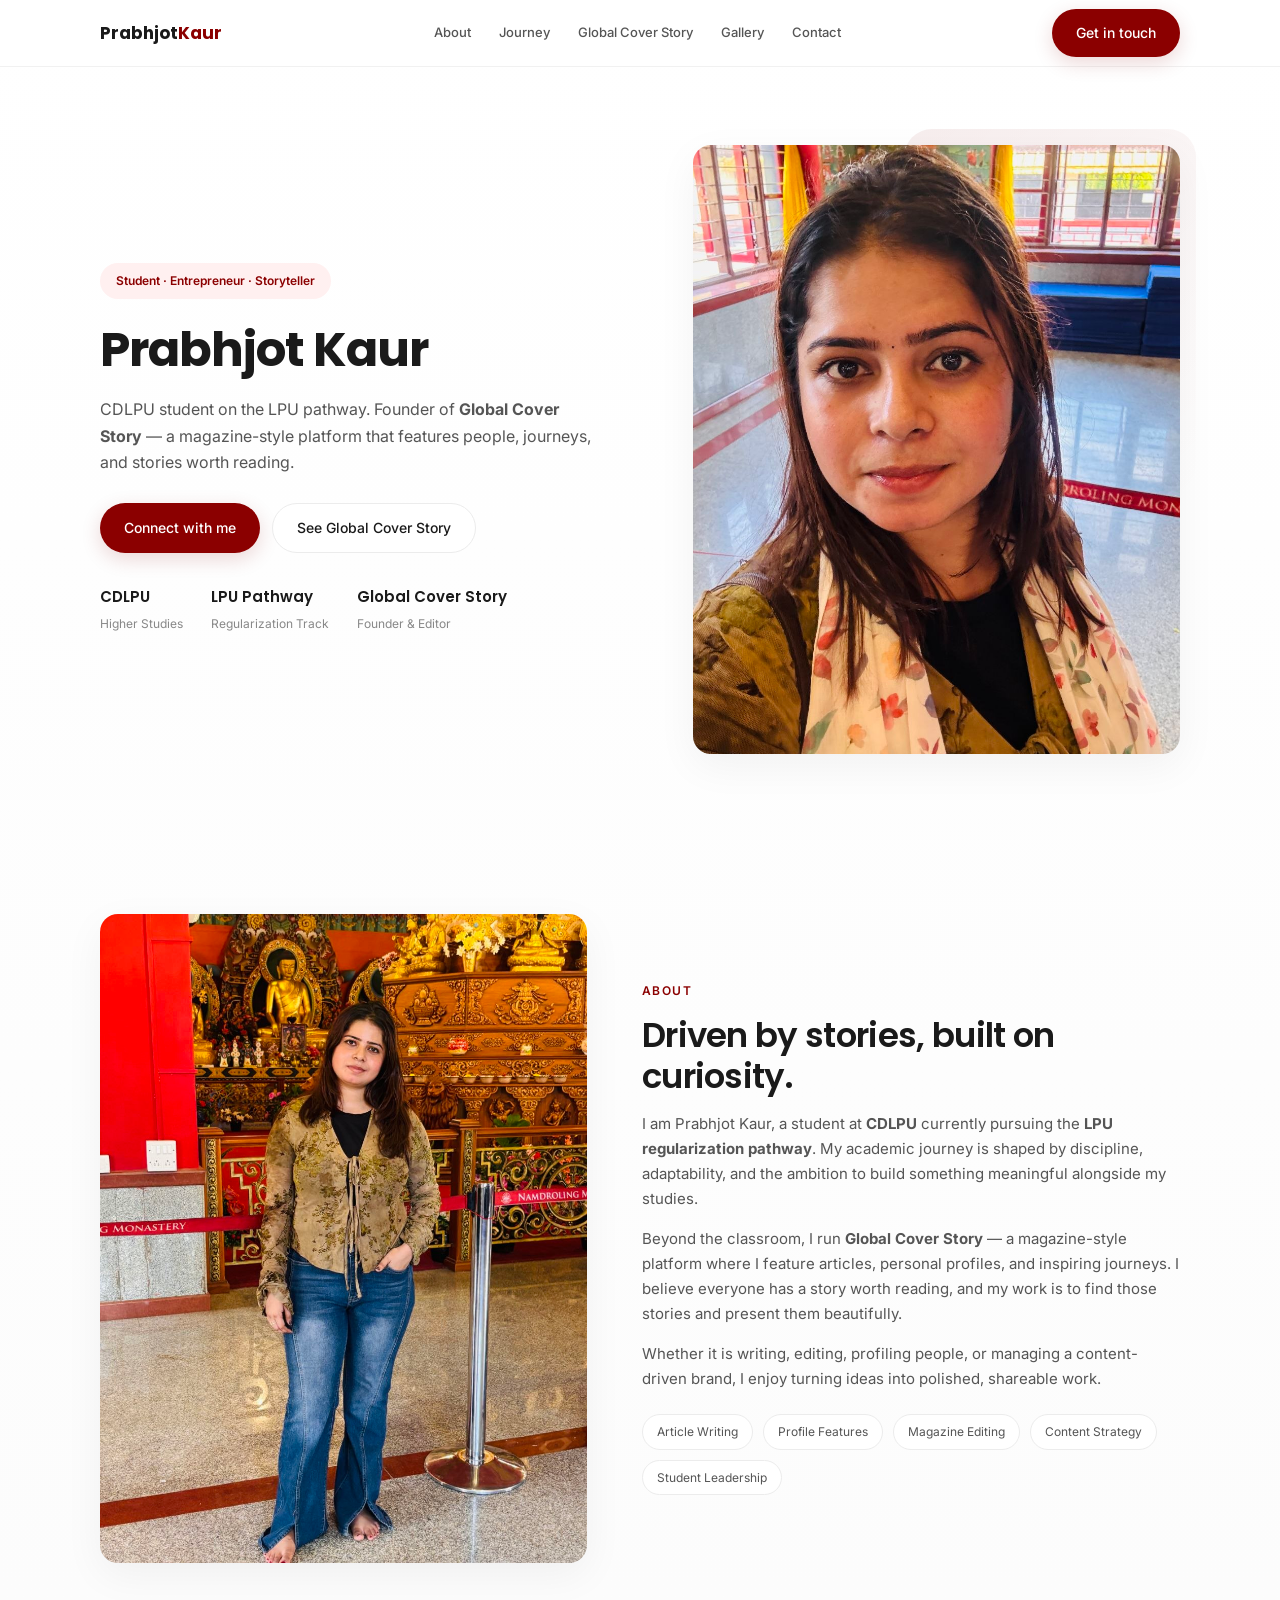
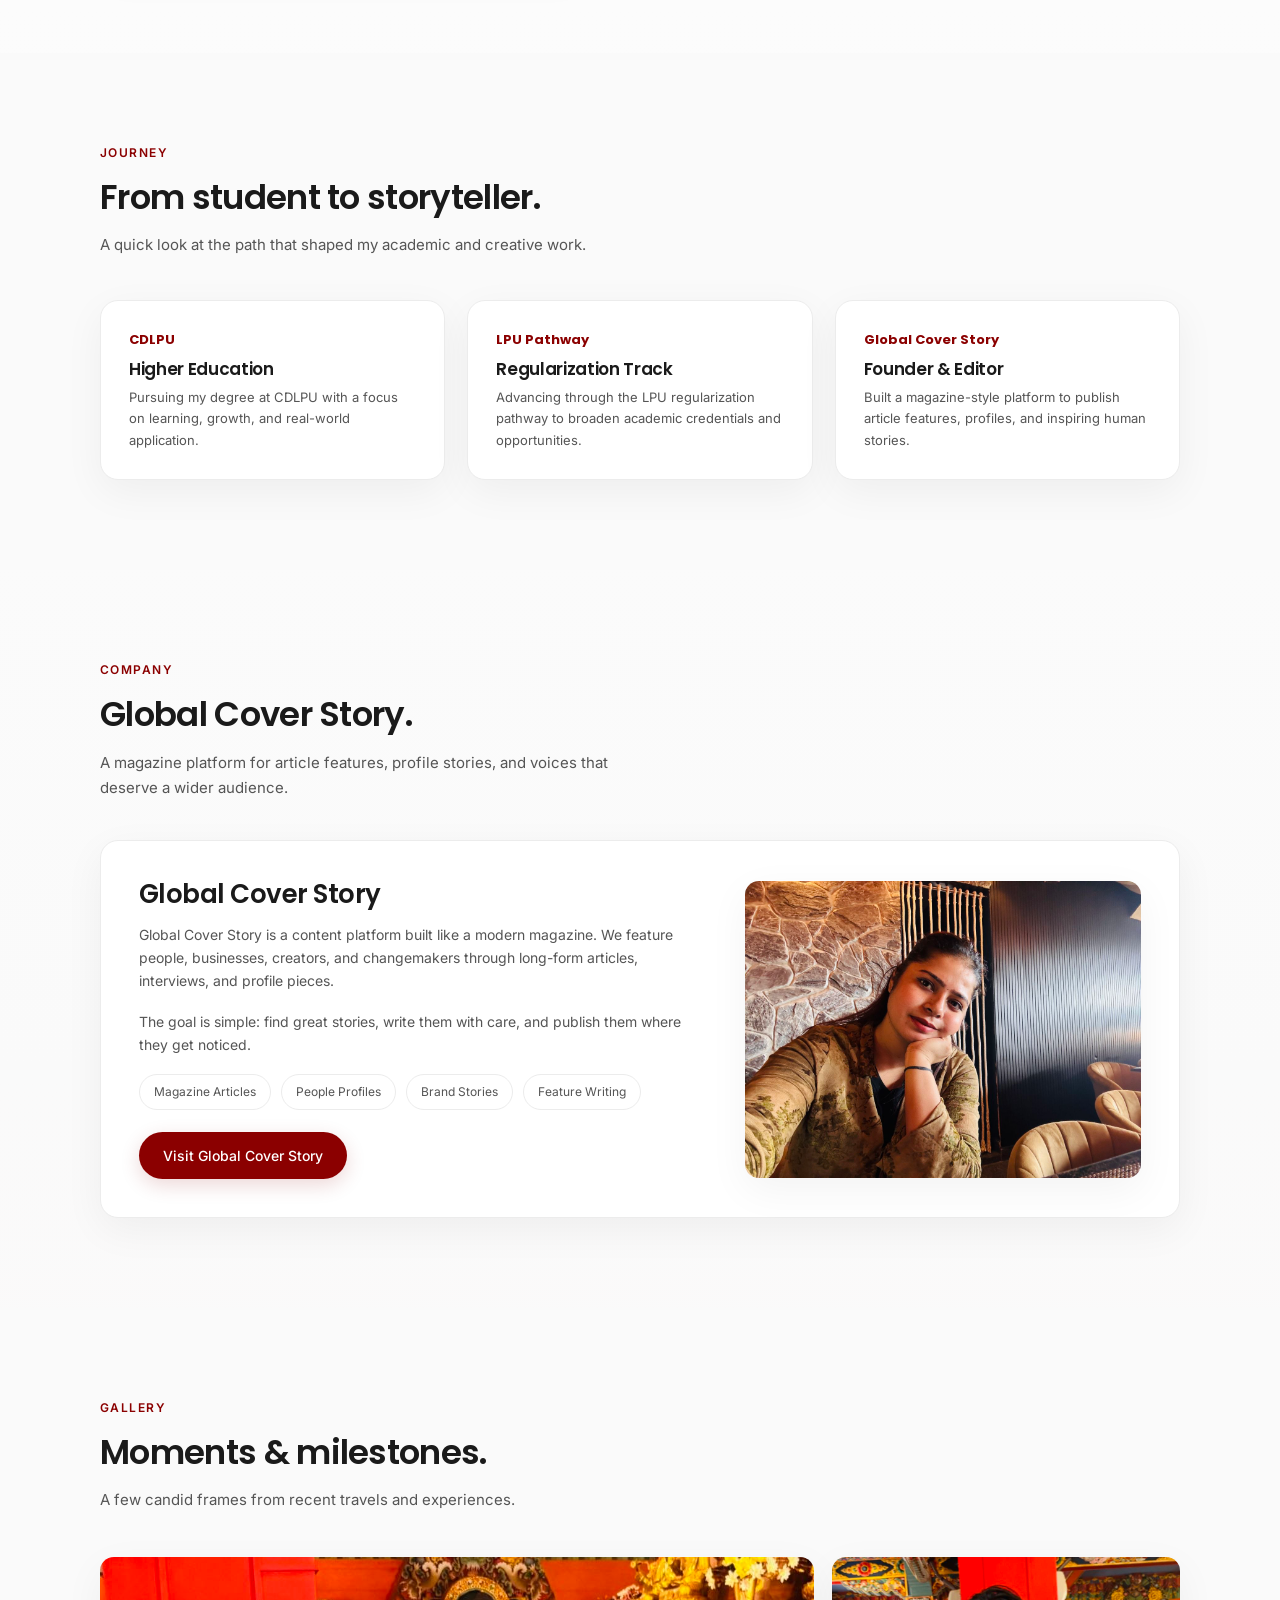
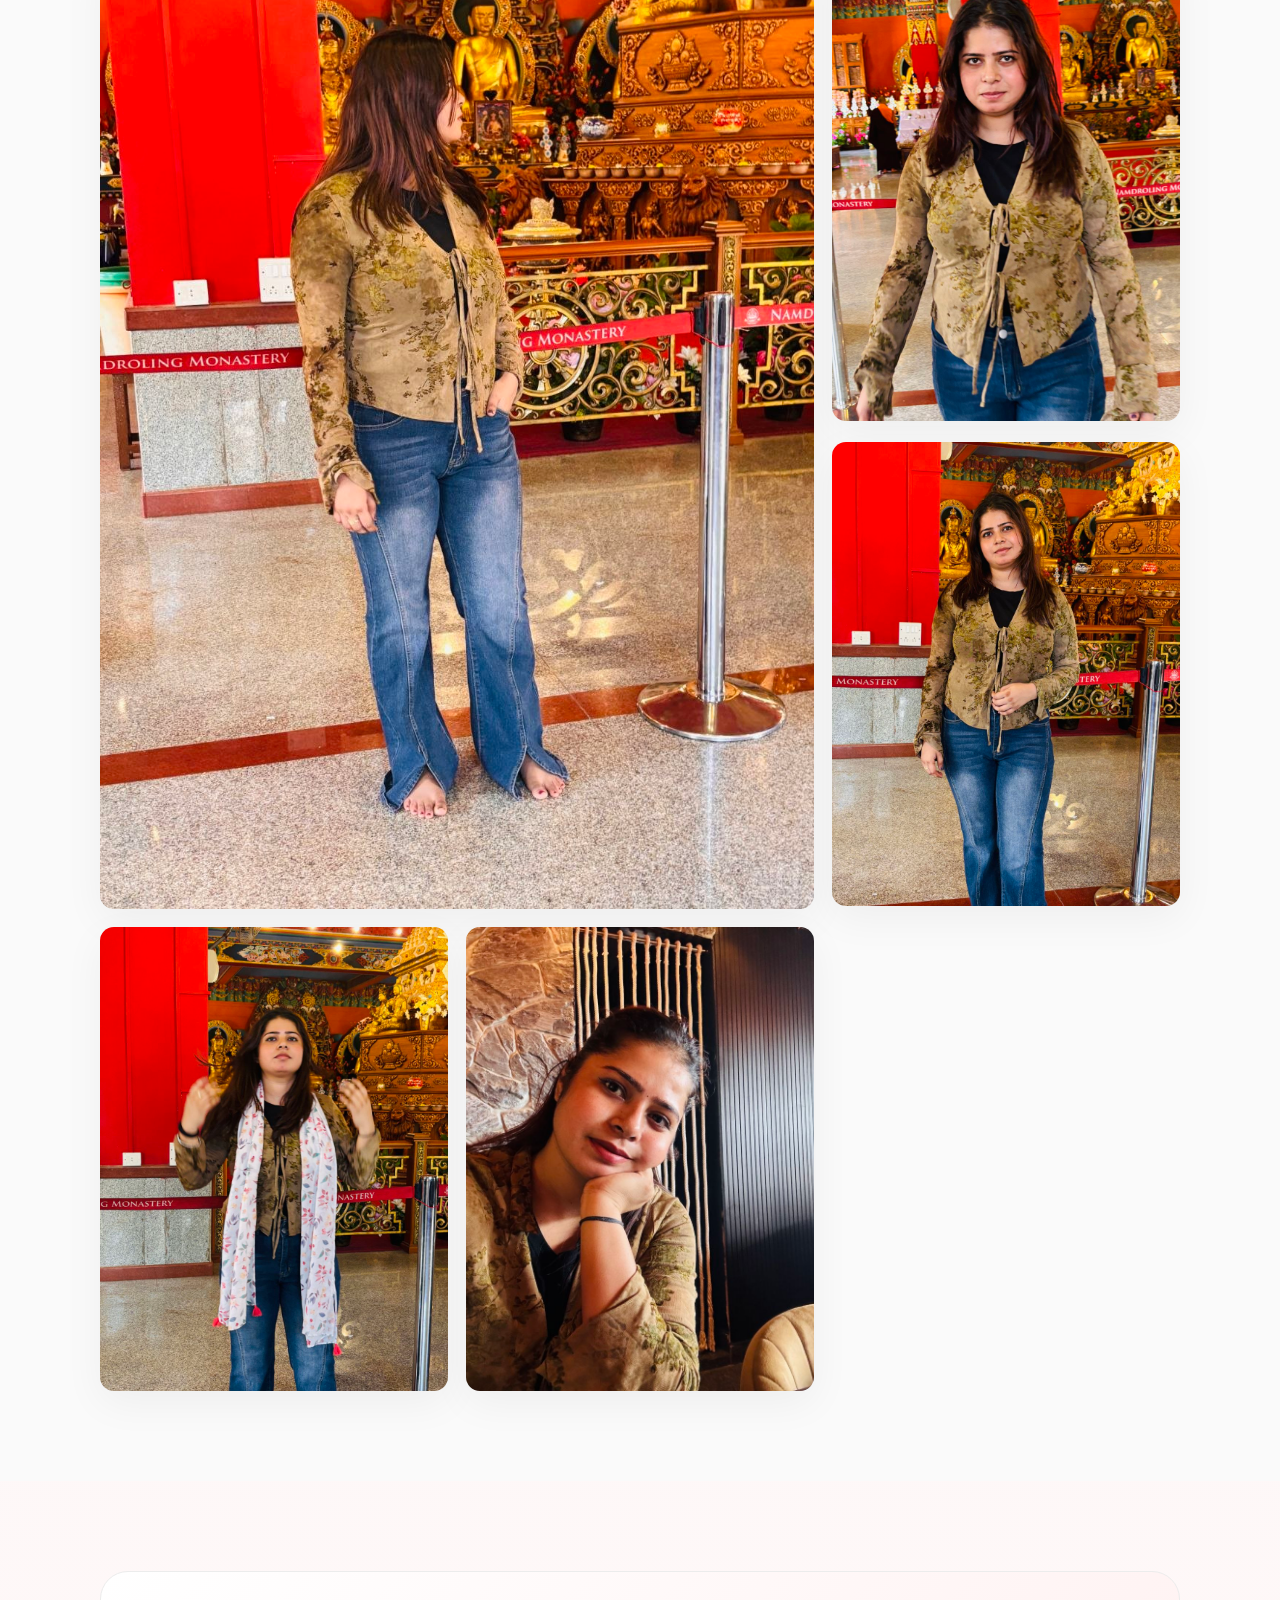
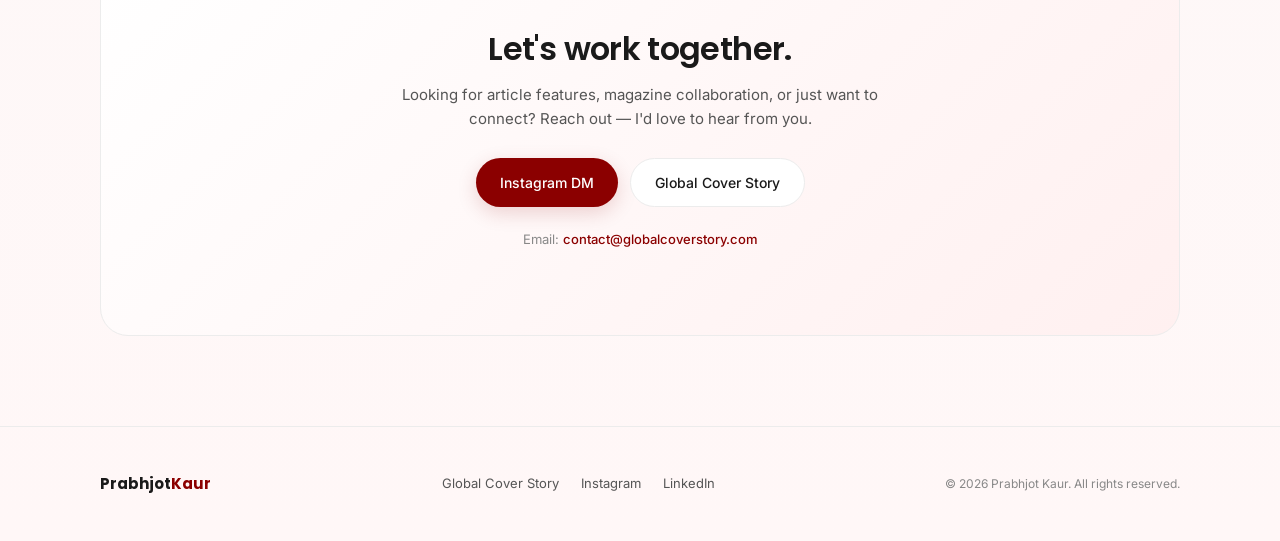
==== index.html @ bb9bd29b "Prabhjot Kaur portfolio site" ====
<!DOCTYPE html>
<html lang="en">
<head>
<meta charset="utf-8">
<meta name="viewport" content="width=device-width, initial-scale=1">
<title>Prabhjot Kaur — Student | Founder, Global Cover Story</title>
<meta name="description" content="Prabhjot Kaur — CDLPU student, LPU pathway, and Founder of Global Cover Story, a magazine platform for article features and profile stories.">
<meta property="og:title" content="Prabhjot Kaur — Student | Founder, Global Cover Story">
<meta property="og:description" content="CDLPU · LPU · Founder of Global Cover Story magazine features">
<link rel="preconnect" href="https://fonts.googleapis.com">
<link rel="preconnect" href="https://fonts.gstatic.com" crossorigin>
<link href="https://fonts.googleapis.com/css2?family=Inter:wght@400;500;600&family=Poppins:wght@500;600;700&display=swap" rel="stylesheet">
<style>
:root{
  --bg:#ffffff;
  --bg-soft:#fafafa;
  --bg-warm:#fff7f7;
  --text:#1a1a1a;
  --text-2:#555555;
  --text-3:#888888;
  --accent:#8b0000;
  --accent-soft:#fff0f0;
  --border:#ececec;
  --radius:18px;
  --shadow:0 12px 40px rgba(0,0,0,0.05);
  --shadow-hover:0 20px 60px rgba(0,0,0,0.08);
}
*{box-sizing:border-box;margin:0;padding:0}
html{scroll-behavior:smooth}
body{font-family:Inter,system-ui,sans-serif;background:linear-gradient(180deg,#ffffff 0%,#fafafa 50%,#fff7f7 100%);color:var(--text);line-height:1.65;overflow-x:hidden}
h1,h2,h3,h4{font-family:Poppins,Inter,sans-serif;font-weight:600;letter-spacing:-0.02em;line-height:1.2}
a{text-decoration:none;color:inherit}
img{max-width:100%;display:block}
.container{width:min(1080px,92%);margin:0 auto}
section{padding:90px 0}
.section-label{font-size:12px;font-weight:600;text-transform:uppercase;letter-spacing:0.12em;color:var(--accent);margin-bottom:14px}
.section-title{font-size:34px;max-width:520px;margin-bottom:16px}
.section-sub{color:var(--text-2);font-size:15px;max-width:560px}
.btn{display:inline-flex;align-items:center;gap:8px;padding:12px 24px;border-radius:999px;font-weight:500;font-size:14px;transition:all .2s ease;border:none;cursor:pointer}
.btn-primary{background:var(--accent);color:#fff;box-shadow:0 6px 20px rgba(139,0,0,0.16)}
.btn-primary:hover{transform:translateY(-2px);box-shadow:0 10px 28px rgba(139,0,0,0.22)}
.btn-outline{background:#fff;color:var(--text);border:1px solid var(--border)}
.btn-outline:hover{border-color:var(--accent);color:var(--accent)}
.pill{display:inline-block;padding:7px 14px;border-radius:999px;background:#fff;border:1px solid var(--border);font-size:12px;color:var(--text-2)}
/* nav */
nav{position:fixed;inset:0 0 auto 0;z-index:50;background:rgba(255,255,255,0.85);backdrop-filter:blur(12px);border-bottom:1px solid rgba(236,236,236,0.7)}
.nav-inner{display:flex;align-items:center;justify-content:space-between;height:66px}
.logo{font-family:Poppins,sans-serif;font-weight:700;font-size:17px;color:var(--text)}
.logo span{color:var(--accent)}
.nav-links{display:flex;gap:28px;align-items:center}
.nav-links a{font-size:13px;font-weight:500;color:var(--text-2);transition:color .2s}
.nav-links a:hover{color:var(--accent)}
/* hero */
.hero{padding-top:145px;padding-bottom:70px}
.hero-grid{display:grid;grid-template-columns:1.05fr 0.95fr;gap:55px;align-items:center}
.hero-badge{display:inline-flex;align-items:center;gap:8px;padding:8px 16px;border-radius:999px;background:var(--accent-soft);color:var(--accent);font-size:12px;font-weight:600;margin-bottom:22px}
.hero h1{font-size:48px;font-weight:700;margin-bottom:18px}
.hero h1 .accent{color:var(--accent)}
.hero p{font-size:16px;color:var(--text-2);max-width:500px;margin-bottom:28px}
.hero-actions{display:flex;gap:12px;flex-wrap:wrap;margin-bottom:32px}
.hero-meta{display:flex;gap:28px;flex-wrap:wrap}
.hero-meta div strong{display:block;font-family:Poppins;font-size:15px;font-weight:600;color:var(--text)}
.hero-meta div span{font-size:12px;color:var(--text-3)}
.hero-img{position:relative}
.hero-img img{width:100%;border-radius:var(--radius);box-shadow:var(--shadow);object-fit:cover;aspect-ratio:4/5}
.hero-img::before{content:"";position:absolute;inset:-16px -16px auto auto;width:60%;height:60%;background:linear-gradient(135deg,rgba(139,0,0,0.07),transparent);border-radius:28px;z-index:-1}
/* about */
.about-grid{display:grid;grid-template-columns:0.95fr 1.05fr;gap:55px;align-items:center}
.about-img img{border-radius:var(--radius);box-shadow:var(--shadow);aspect-ratio:3/4;object-fit:cover}
.about-text p{color:var(--text-2);margin-bottom:16px;font-size:15px}
/* journey */
.journey{background:var(--bg-soft)}
.timeline{display:grid;grid-template-columns:repeat(3,1fr);gap:22px;margin-top:42px}
.timeline-card{background:#fff;border:1px solid var(--border);border-radius:var(--radius);padding:28px;box-shadow:var(--shadow);transition:all .2s ease}
.timeline-card:hover{transform:translateY(-4px);box-shadow:var(--shadow-hover)}
.timeline-card .year{font-family:Poppins;font-size:13px;font-weight:700;color:var(--accent);margin-bottom:8px}
.timeline-card h4{font-size:17px;margin-bottom:8px}
.timeline-card p{font-size:13px;color:var(--text-2)}
/* company */
.company-card{background:#fff;border:1px solid var(--border);border-radius:var(--radius);padding:38px;box-shadow:var(--shadow);display:grid;grid-template-columns:1fr 0.7fr;gap:40px;align-items:center;margin-top:40px}
.company-card h3{font-size:26px;margin-bottom:12px}
.company-card p{font-size:14px;color:var(--text-2);margin-bottom:18px}
.company-card img{border-radius:14px;box-shadow:var(--shadow);aspect-ratio:4/3;object-fit:cover}
/* gallery */
.gallery-grid{display:grid;grid-template-columns:repeat(3,1fr);gap:18px;margin-top:44px}
.gallery-grid img{width:100%;border-radius:14px;box-shadow:var(--shadow);aspect-ratio:3/4;object-fit:cover;transition:all .2s ease}
.gallery-grid img:hover{transform:scale(1.02);box-shadow:var(--shadow-hover)}
.gallery-grid img:first-child{grid-column:span 2;grid-row:span 2;aspect-ratio:auto}
/* cta */
.cta-inner{background:linear-gradient(135deg,#fff 0%,var(--accent-soft) 100%);border:1px solid var(--border);border-radius:28px;padding:58px;text-align:center}
.cta-inner h2{font-size:32px;margin-bottom:14px}
.cta-inner p{color:var(--text-2);margin-bottom:26px;max-width:520px;margin-left:auto;margin-right:auto;font-size:15px}
/* footer */
footer{padding:45px 0;border-top:1px solid var(--border)}
.footer-inner{display:flex;justify-content:space-between;align-items:center;gap:20px;flex-wrap:wrap}
.footer-links{display:flex;gap:22px}
.footer-links a{font-size:13px;color:var(--text-2);transition:color .2s}
.footer-links a:hover{color:var(--accent)}
/* mobile */
@media(max-width:900px){
  .hero-grid,.about-grid,.company-card{grid-template-columns:1fr}
  .timeline{grid-template-columns:1fr}
  .gallery-grid{grid-template-columns:1fr 1fr}
  .gallery-grid img:first-child{grid-column:span 2;grid-row:span 1;aspect-ratio:1/1}
  .hero h1{font-size:38px}
  .nav-links{display:none}
}
@media(max-width:560px){
  .gallery-grid{grid-template-columns:1fr}
  .gallery-grid img:first-child{grid-column:span 1}
  .hero h1{font-size:32px}
  section{padding:64px 0}
  .cta-inner{padding:38px 24px}
}
</style>
</head>
<body>

<nav>
  <div class="container nav-inner">
    <a class="logo" href="#">Prabhjot<span>Kaur</span></a>
    <div class="nav-links">
      <a href="#about">About</a>
      <a href="#journey">Journey</a>
      <a href="#company">Global Cover Story</a>
      <a href="#gallery">Gallery</a>
      <a href="#contact">Contact</a>
    </div>
    <a class="btn btn-primary" href="#contact">Get in touch</a>
  </div>
</nav>

<section class="hero">
  <div class="container hero-grid">
    <div>
      <div class="hero-badge">Student · Entrepreneur · Storyteller</div>
      <h1>Prabhjot Kaur</h1>
      <p>CDLPU student on the LPU pathway. Founder of <strong>Global Cover Story</strong> — a magazine-style platform that features people, journeys, and stories worth reading.</p>
      <div class="hero-actions">
        <a class="btn btn-primary" href="#contact">Connect with me</a>
        <a class="btn btn-outline" href="#company">See Global Cover Story</a>
      </div>
      <div class="hero-meta">
        <div><strong>CDLPU</strong><span>Higher Studies</span></div>
        <div><strong>LPU Pathway</strong><span>Regularization Track</span></div>
        <div><strong>Global Cover Story</strong><span>Founder & Editor</span></div>
      </div>
    </div>
    <div class="hero-img">
      <img src="assets/photo-1.jpg" alt="Prabhjot Kaur">
    </div>
  </div>
</section>

<section id="about">
  <div class="container about-grid">
    <div class="about-img">
      <img src="assets/photo-3.jpg" alt="Prabhjot Kaur at Namdroling Monastery">
    </div>
    <div class="about-text">
      <div class="section-label">About</div>
      <h2 class="section-title">Driven by stories, built on curiosity.</h2>
      <p>I am Prabhjot Kaur, a student at <strong>CDLPU</strong> currently pursuing the <strong>LPU regularization pathway</strong>. My academic journey is shaped by discipline, adaptability, and the ambition to build something meaningful alongside my studies.</p>
      <p>Beyond the classroom, I run <strong>Global Cover Story</strong> — a magazine-style platform where I feature articles, personal profiles, and inspiring journeys. I believe everyone has a story worth reading, and my work is to find those stories and present them beautifully.</p>
      <p>Whether it is writing, editing, profiling people, or managing a content-driven brand, I enjoy turning ideas into polished, shareable work.</p>
      <div style="display:flex;flex-wrap:wrap;gap:10px;margin-top:22px">
        <span class="pill">Article Writing</span>
        <span class="pill">Profile Features</span>
        <span class="pill">Magazine Editing</span>
        <span class="pill">Content Strategy</span>
        <span class="pill">Student Leadership</span>
      </div>
    </div>
  </div>
</section>

<section id="journey" class="journey">
  <div class="container">
    <div class="section-label">Journey</div>
    <h2 class="section-title">From student to storyteller.</h2>
    <p class="section-sub">A quick look at the path that shaped my academic and creative work.</p>
    <div class="timeline">
      <div class="timeline-card">
        <div class="year">CDLPU</div>
        <h4>Higher Education</h4>
        <p>Pursuing my degree at CDLPU with a focus on learning, growth, and real-world application.</p>
      </div>
      <div class="timeline-card">
        <div class="year">LPU Pathway</div>
        <h4>Regularization Track</h4>
        <p>Advancing through the LPU regularization pathway to broaden academic credentials and opportunities.</p>
      </div>
      <div class="timeline-card">
        <div class="year">Global Cover Story</div>
        <h4>Founder & Editor</h4>
        <p>Built a magazine-style platform to publish article features, profiles, and inspiring human stories.</p>
      </div>
    </div>
  </div>
</section>

<section id="company">
  <div class="container">
    <div class="section-label">Company</div>
    <h2 class="section-title">Global Cover Story.</h2>
    <p class="section-sub">A magazine platform for article features, profile stories, and voices that deserve a wider audience.</p>
    <div class="company-card">
      <div>
        <h3>Global Cover Story</h3>
        <p>Global Cover Story is a content platform built like a modern magazine. We feature people, businesses, creators, and changemakers through long-form articles, interviews, and profile pieces.</p>
        <p>The goal is simple: find great stories, write them with care, and publish them where they get noticed.</p>
        <div style="display:flex;flex-wrap:wrap;gap:10px;margin-top:18px">
          <span class="pill">Magazine Articles</span>
          <span class="pill">People Profiles</span>
          <span class="pill">Brand Stories</span>
          <span class="pill">Feature Writing</span>
        </div>
        <div style="margin-top:22px">
          <a class="btn btn-primary" href="https://globalcoverstory.com" target="_blank">Visit Global Cover Story</a>
        </div>
      </div>
      <img src="assets/photo-main.jpg" alt="Prabhjot Kaur">
    </div>
  </div>
</section>

<section id="gallery" class="journey">
  <div class="container">
    <div class="section-label">Gallery</div>
    <h2 class="section-title">Moments & milestones.</h2>
    <p class="section-sub">A few candid frames from recent travels and experiences.</p>
    <div class="gallery-grid">
      <img src="assets/photo-2.jpg" alt="Prabhjot Kaur at monastery">
      <img src="assets/photo-4.jpg" alt="Prabhjot Kaur portrait">
      <img src="assets/photo-5.jpg" alt="Prabhjot Kaur full pose">
      <img src="assets/photo-6.jpg" alt="Prabhjot Kaur with scarf">
      <img src="assets/photo-main.jpg" alt="Prabhjot Kaur">
    </div>
  </div>
</section>

<section id="contact">
  <div class="container">
    <div class="cta-inner">
      <h2>Let's work together.</h2>
      <p>Looking for article features, magazine collaboration, or just want to connect? Reach out — I'd love to hear from you.</p>
      <div style="display:flex;gap:12px;justify-content:center;flex-wrap:wrap">
        <a class="btn btn-primary" href="https://instagram.com/prabhjotkaur" target="_blank">Instagram DM</a>
        <a class="btn btn-outline" href="https://globalcoverstory.com" target="_blank">Global Cover Story</a>
      </div>
      <p style="margin-top:22px;font-size:13px;color:var(--text-3);">Email: <a href="mailto:contact@globalcoverstory.com" style="color:var(--accent);font-weight:500">contact@globalcoverstory.com</a></p>
    </div>
  </div>
</section>

<footer>
  <div class="container footer-inner">
    <div class="logo" style="font-size:15px">Prabhjot<span>Kaur</span></div>
    <div class="footer-links">
      <a href="https://globalcoverstory.com" target="_blank">Global Cover Story</a>
      <a href="https://instagram.com/prabhjotkaur" target="_blank">Instagram</a>
      <a href="https://linkedin.com" target="_blank">LinkedIn</a>
    </div>
    <div style="font-size:12px;color:var(--text-3)">© 2026 Prabhjot Kaur. All rights reserved.</div>
  </div>
</footer>

</body>
</html>
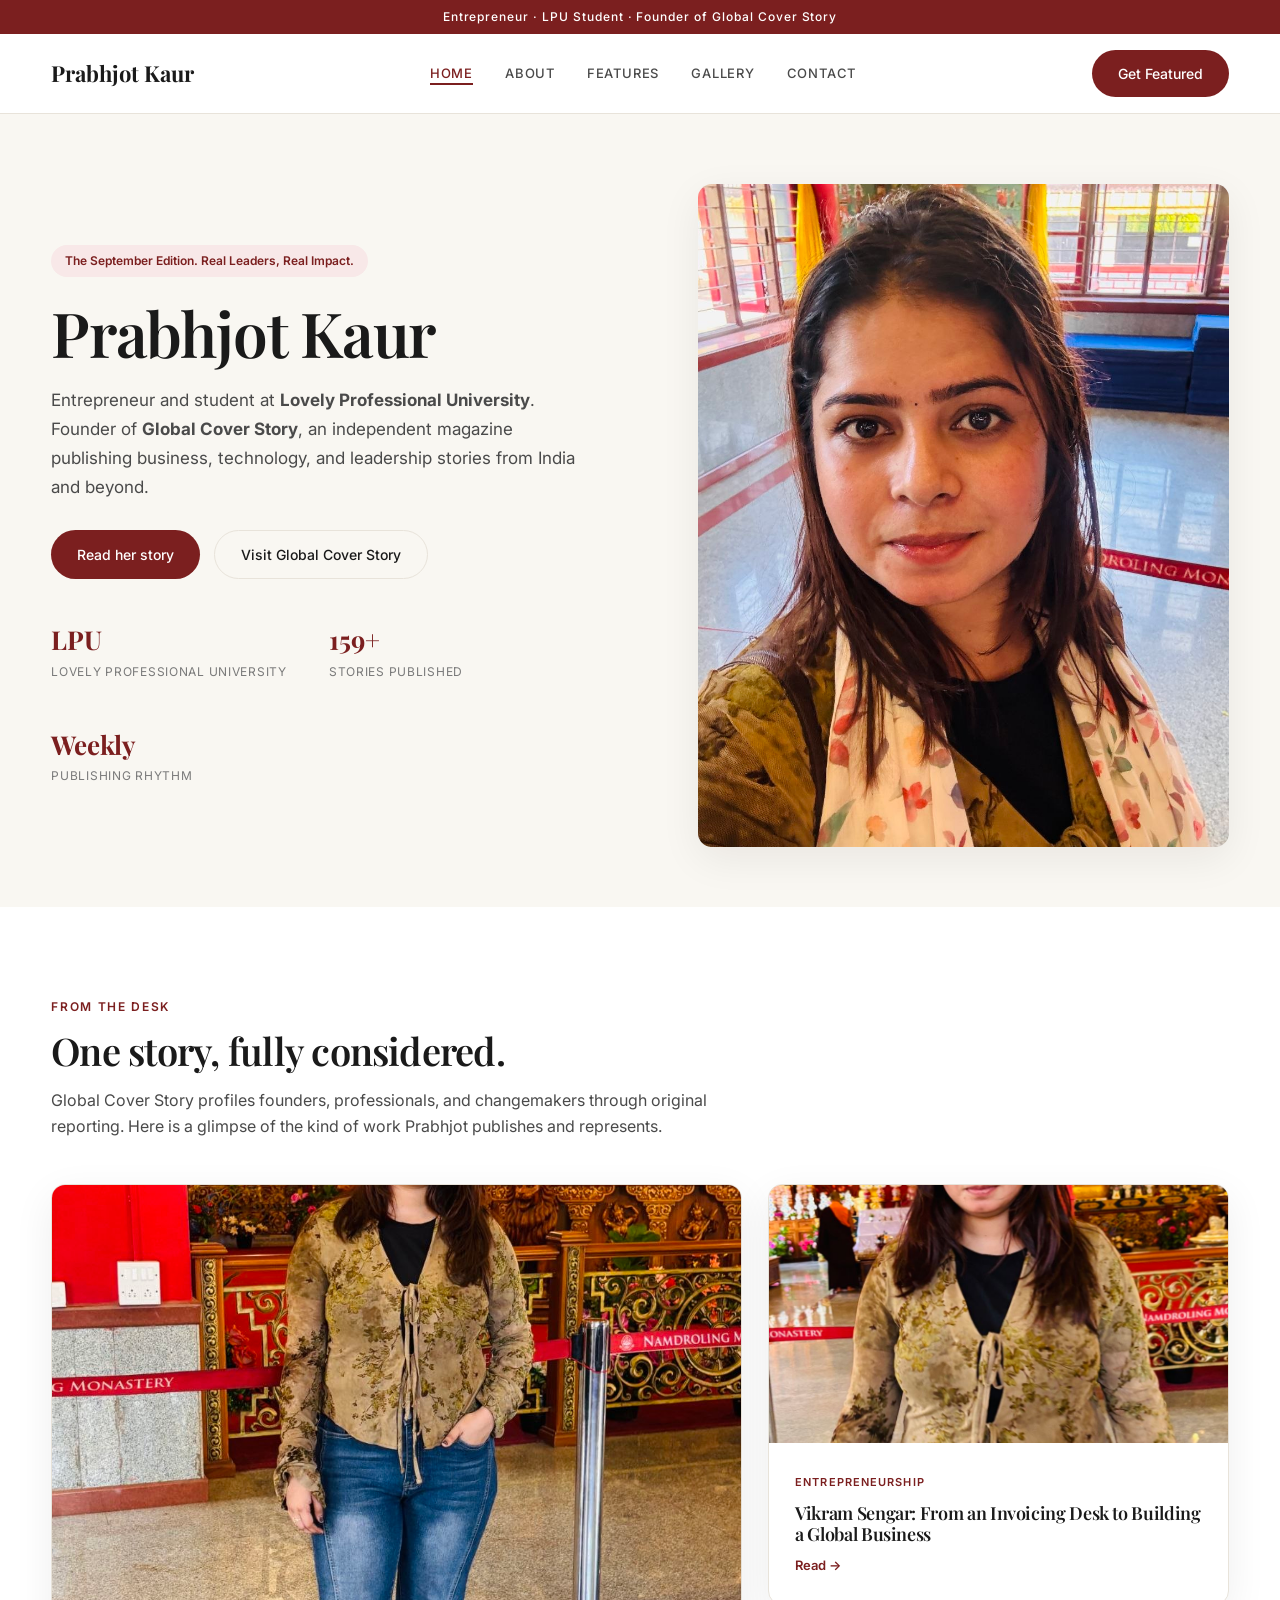
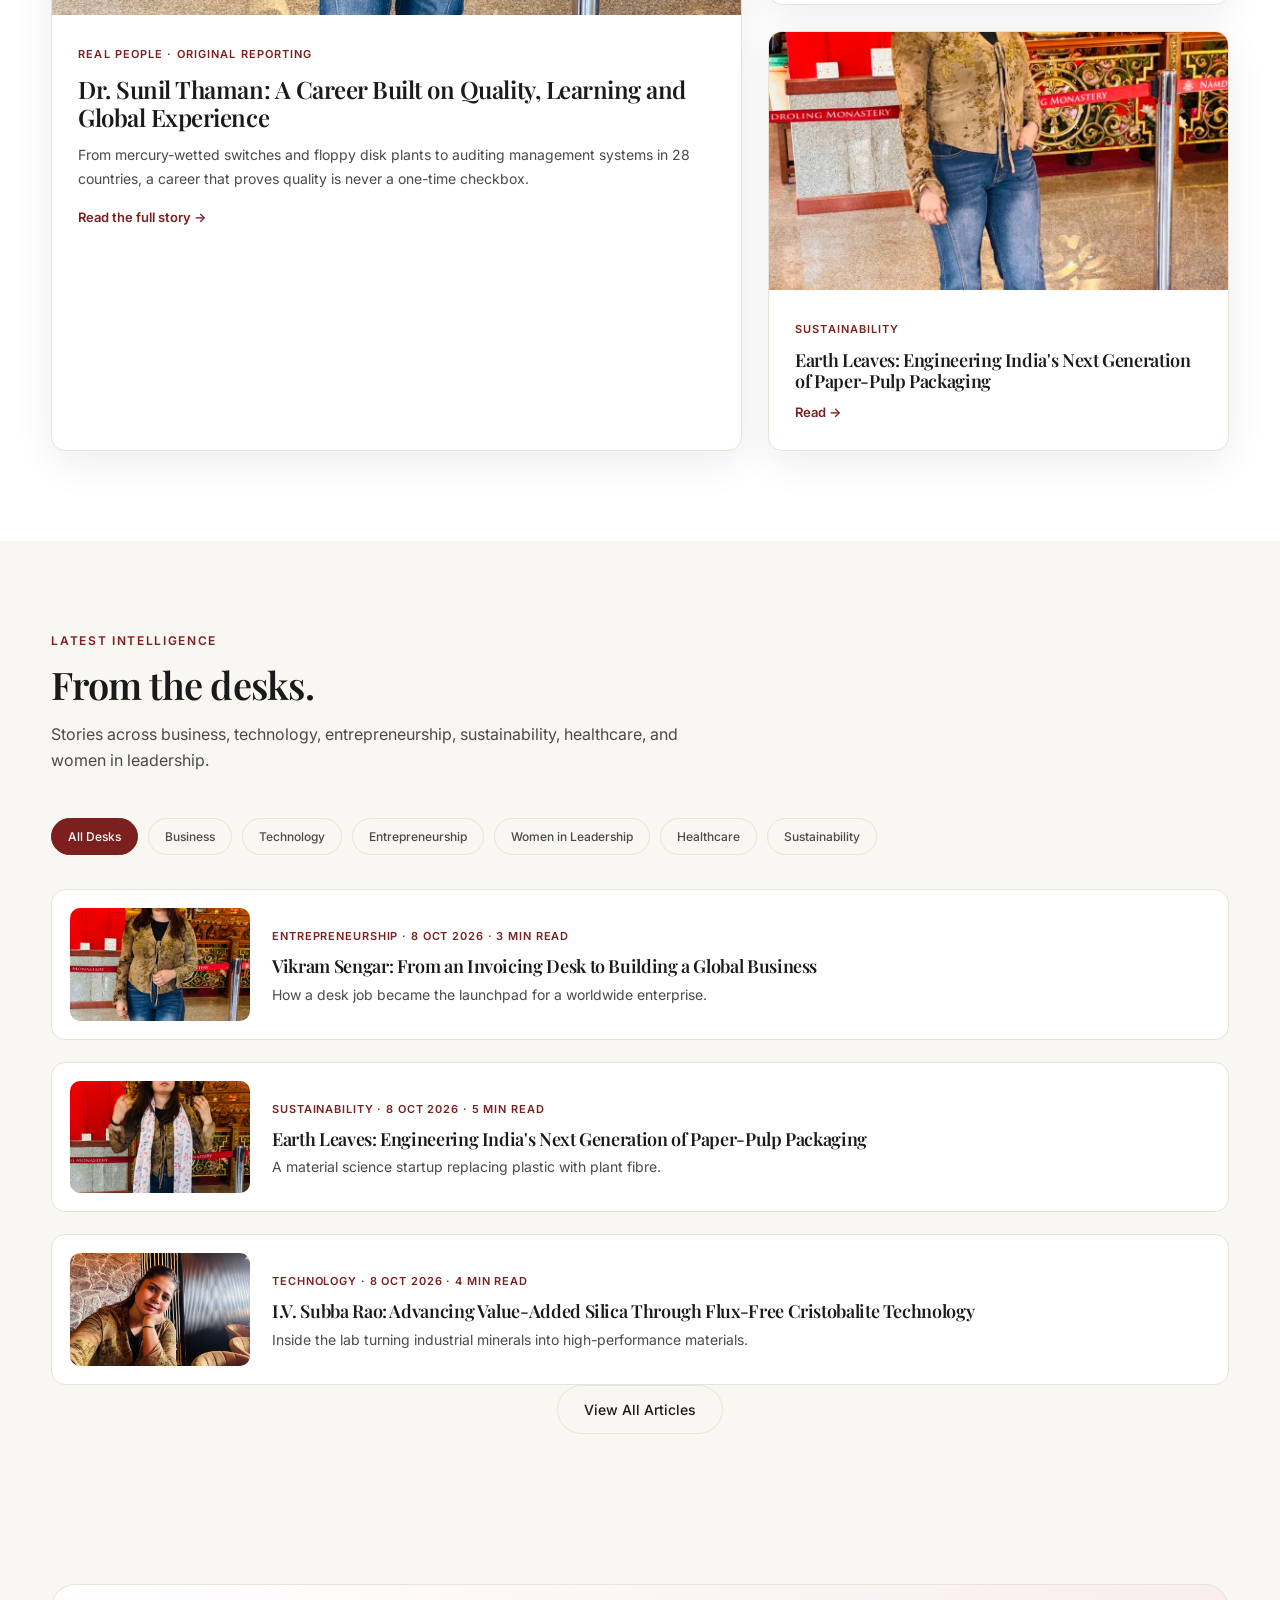
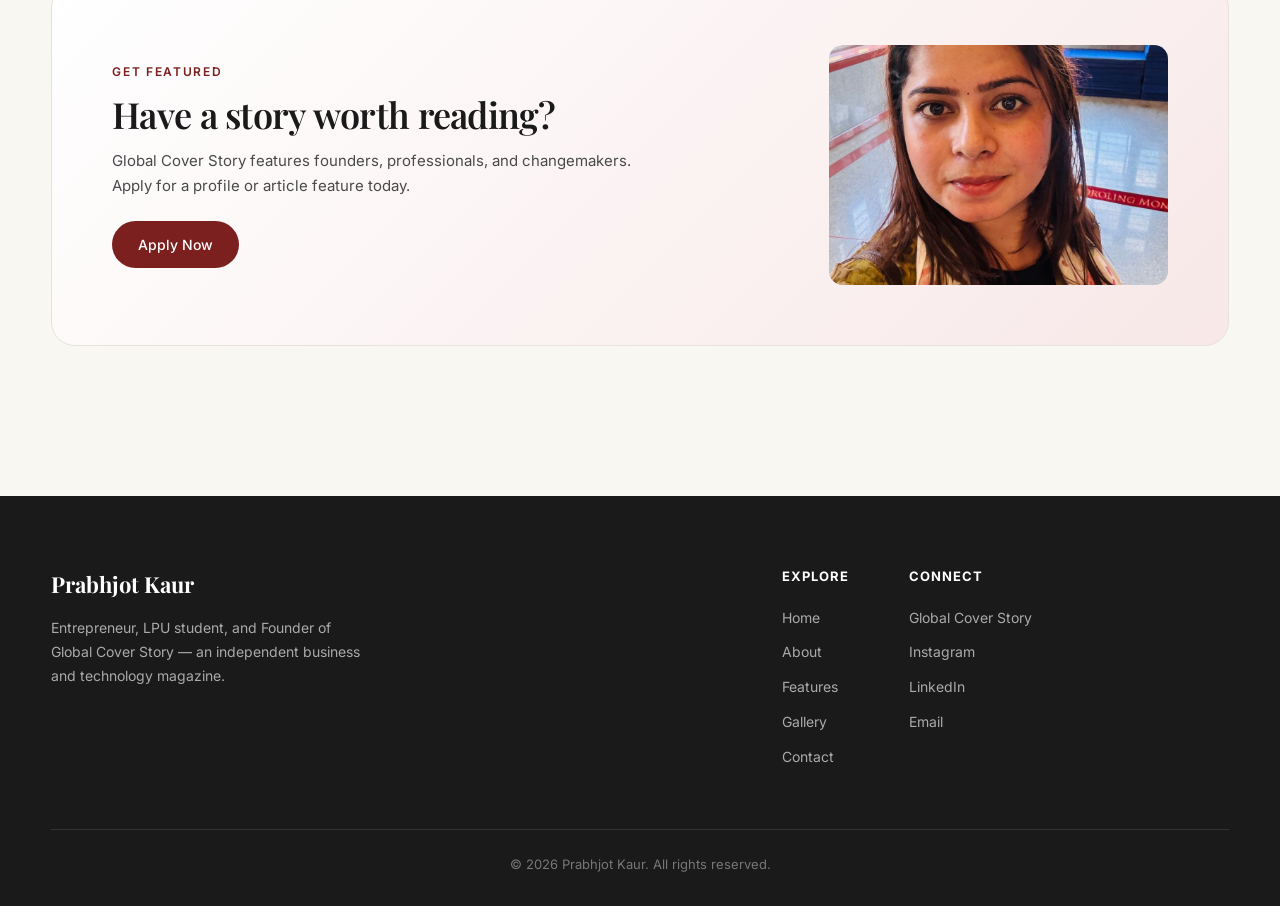
==== commit 1bab7b0b: "Premium multi-page redesign with editorial theme, LPU and Global Cover Story content" ====
--- a/index.html
+++ b/index.html
@@ -3,265 +3,203 @@
 <head>
 <meta charset="utf-8">
 <meta name="viewport" content="width=device-width, initial-scale=1">
-<title>Prabhjot Kaur — Student | Founder, Global Cover Story</title>
-<meta name="description" content="Prabhjot Kaur — CDLPU student, LPU pathway, and Founder of Global Cover Story, a magazine platform for article features and profile stories.">
-<meta property="og:title" content="Prabhjot Kaur — Student | Founder, Global Cover Story">
-<meta property="og:description" content="CDLPU · LPU · Founder of Global Cover Story magazine features">
+<title>Prabhjot Kaur — Entrepreneur | Founder, Global Cover Story</title>
+<meta name="description" content="Prabhjot Kaur is an entrepreneur, student at Lovely Professional University, and Founder of Global Cover Story, an independent business and technology magazine.">
 <link rel="preconnect" href="https://fonts.googleapis.com">
 <link rel="preconnect" href="https://fonts.gstatic.com" crossorigin>
-<link href="https://fonts.googleapis.com/css2?family=Inter:wght@400;500;600&family=Poppins:wght@500;600;700&display=swap" rel="stylesheet">
-<style>
-:root{
-  --bg:#ffffff;
-  --bg-soft:#fafafa;
-  --bg-warm:#fff7f7;
-  --text:#1a1a1a;
-  --text-2:#555555;
-  --text-3:#888888;
-  --accent:#8b0000;
-  --accent-soft:#fff0f0;
-  --border:#ececec;
-  --radius:18px;
-  --shadow:0 12px 40px rgba(0,0,0,0.05);
-  --shadow-hover:0 20px 60px rgba(0,0,0,0.08);
-}
-*{box-sizing:border-box;margin:0;padding:0}
-html{scroll-behavior:smooth}
-body{font-family:Inter,system-ui,sans-serif;background:linear-gradient(180deg,#ffffff 0%,#fafafa 50%,#fff7f7 100%);color:var(--text);line-height:1.65;overflow-x:hidden}
-h1,h2,h3,h4{font-family:Poppins,Inter,sans-serif;font-weight:600;letter-spacing:-0.02em;line-height:1.2}
-a{text-decoration:none;color:inherit}
-img{max-width:100%;display:block}
-.container{width:min(1080px,92%);margin:0 auto}
-section{padding:90px 0}
-.section-label{font-size:12px;font-weight:600;text-transform:uppercase;letter-spacing:0.12em;color:var(--accent);margin-bottom:14px}
-.section-title{font-size:34px;max-width:520px;margin-bottom:16px}
-.section-sub{color:var(--text-2);font-size:15px;max-width:560px}
-.btn{display:inline-flex;align-items:center;gap:8px;padding:12px 24px;border-radius:999px;font-weight:500;font-size:14px;transition:all .2s ease;border:none;cursor:pointer}
-.btn-primary{background:var(--accent);color:#fff;box-shadow:0 6px 20px rgba(139,0,0,0.16)}
-.btn-primary:hover{transform:translateY(-2px);box-shadow:0 10px 28px rgba(139,0,0,0.22)}
-.btn-outline{background:#fff;color:var(--text);border:1px solid var(--border)}
-.btn-outline:hover{border-color:var(--accent);color:var(--accent)}
-.pill{display:inline-block;padding:7px 14px;border-radius:999px;background:#fff;border:1px solid var(--border);font-size:12px;color:var(--text-2)}
-/* nav */
-nav{position:fixed;inset:0 0 auto 0;z-index:50;background:rgba(255,255,255,0.85);backdrop-filter:blur(12px);border-bottom:1px solid rgba(236,236,236,0.7)}
-.nav-inner{display:flex;align-items:center;justify-content:space-between;height:66px}
-.logo{font-family:Poppins,sans-serif;font-weight:700;font-size:17px;color:var(--text)}
-.logo span{color:var(--accent)}
-.nav-links{display:flex;gap:28px;align-items:center}
-.nav-links a{font-size:13px;font-weight:500;color:var(--text-2);transition:color .2s}
-.nav-links a:hover{color:var(--accent)}
-/* hero */
-.hero{padding-top:145px;padding-bottom:70px}
-.hero-grid{display:grid;grid-template-columns:1.05fr 0.95fr;gap:55px;align-items:center}
-.hero-badge{display:inline-flex;align-items:center;gap:8px;padding:8px 16px;border-radius:999px;background:var(--accent-soft);color:var(--accent);font-size:12px;font-weight:600;margin-bottom:22px}
-.hero h1{font-size:48px;font-weight:700;margin-bottom:18px}
-.hero h1 .accent{color:var(--accent)}
-.hero p{font-size:16px;color:var(--text-2);max-width:500px;margin-bottom:28px}
-.hero-actions{display:flex;gap:12px;flex-wrap:wrap;margin-bottom:32px}
-.hero-meta{display:flex;gap:28px;flex-wrap:wrap}
-.hero-meta div strong{display:block;font-family:Poppins;font-size:15px;font-weight:600;color:var(--text)}
-.hero-meta div span{font-size:12px;color:var(--text-3)}
-.hero-img{position:relative}
-.hero-img img{width:100%;border-radius:var(--radius);box-shadow:var(--shadow);object-fit:cover;aspect-ratio:4/5}
-.hero-img::before{content:"";position:absolute;inset:-16px -16px auto auto;width:60%;height:60%;background:linear-gradient(135deg,rgba(139,0,0,0.07),transparent);border-radius:28px;z-index:-1}
-/* about */
-.about-grid{display:grid;grid-template-columns:0.95fr 1.05fr;gap:55px;align-items:center}
-.about-img img{border-radius:var(--radius);box-shadow:var(--shadow);aspect-ratio:3/4;object-fit:cover}
-.about-text p{color:var(--text-2);margin-bottom:16px;font-size:15px}
-/* journey */
-.journey{background:var(--bg-soft)}
-.timeline{display:grid;grid-template-columns:repeat(3,1fr);gap:22px;margin-top:42px}
-.timeline-card{background:#fff;border:1px solid var(--border);border-radius:var(--radius);padding:28px;box-shadow:var(--shadow);transition:all .2s ease}
-.timeline-card:hover{transform:translateY(-4px);box-shadow:var(--shadow-hover)}
-.timeline-card .year{font-family:Poppins;font-size:13px;font-weight:700;color:var(--accent);margin-bottom:8px}
-.timeline-card h4{font-size:17px;margin-bottom:8px}
-.timeline-card p{font-size:13px;color:var(--text-2)}
-/* company */
-.company-card{background:#fff;border:1px solid var(--border);border-radius:var(--radius);padding:38px;box-shadow:var(--shadow);display:grid;grid-template-columns:1fr 0.7fr;gap:40px;align-items:center;margin-top:40px}
-.company-card h3{font-size:26px;margin-bottom:12px}
-.company-card p{font-size:14px;color:var(--text-2);margin-bottom:18px}
-.company-card img{border-radius:14px;box-shadow:var(--shadow);aspect-ratio:4/3;object-fit:cover}
-/* gallery */
-.gallery-grid{display:grid;grid-template-columns:repeat(3,1fr);gap:18px;margin-top:44px}
-.gallery-grid img{width:100%;border-radius:14px;box-shadow:var(--shadow);aspect-ratio:3/4;object-fit:cover;transition:all .2s ease}
-.gallery-grid img:hover{transform:scale(1.02);box-shadow:var(--shadow-hover)}
-.gallery-grid img:first-child{grid-column:span 2;grid-row:span 2;aspect-ratio:auto}
-/* cta */
-.cta-inner{background:linear-gradient(135deg,#fff 0%,var(--accent-soft) 100%);border:1px solid var(--border);border-radius:28px;padding:58px;text-align:center}
-.cta-inner h2{font-size:32px;margin-bottom:14px}
-.cta-inner p{color:var(--text-2);margin-bottom:26px;max-width:520px;margin-left:auto;margin-right:auto;font-size:15px}
-/* footer */
-footer{padding:45px 0;border-top:1px solid var(--border)}
-.footer-inner{display:flex;justify-content:space-between;align-items:center;gap:20px;flex-wrap:wrap}
-.footer-links{display:flex;gap:22px}
-.footer-links a{font-size:13px;color:var(--text-2);transition:color .2s}
-.footer-links a:hover{color:var(--accent)}
-/* mobile */
-@media(max-width:900px){
-  .hero-grid,.about-grid,.company-card{grid-template-columns:1fr}
-  .timeline{grid-template-columns:1fr}
-  .gallery-grid{grid-template-columns:1fr 1fr}
-  .gallery-grid img:first-child{grid-column:span 2;grid-row:span 1;aspect-ratio:1/1}
-  .hero h1{font-size:38px}
-  .nav-links{display:none}
-}
-@media(max-width:560px){
-  .gallery-grid{grid-template-columns:1fr}
-  .gallery-grid img:first-child{grid-column:span 1}
-  .hero h1{font-size:32px}
-  section{padding:64px 0}
-  .cta-inner{padding:38px 24px}
-}
-</style>
+<link href="https://fonts.googleapis.com/css2?family=Inter:wght@300;400;500;600&family=Playfair+Display:wght@500;600;700&display=swap" rel="stylesheet">
+<link rel="stylesheet" href="styles.css">
 </head>
 <body>
 
-<nav>
-  <div class="container nav-inner">
-    <a class="logo" href="#">Prabhjot<span>Kaur</span></a>
-    <div class="nav-links">
-      <a href="#about">About</a>
-      <a href="#journey">Journey</a>
-      <a href="#company">Global Cover Story</a>
-      <a href="#gallery">Gallery</a>
-      <a href="#contact">Contact</a>
-    </div>
-    <a class="btn btn-primary" href="#contact">Get in touch</a>
+<header class="site-header">
+  <div class="header-top">
+    <div class="container">
+      <span class="tagline">Entrepreneur · LPU Student · Founder of Global Cover Story</span>
+    </div>
   </div>
-</nav>
-
-<section class="hero">
-  <div class="container hero-grid">
-    <div>
-      <div class="hero-badge">Student · Entrepreneur · Storyteller</div>
-      <h1>Prabhjot Kaur</h1>
-      <p>CDLPU student on the LPU pathway. Founder of <strong>Global Cover Story</strong> — a magazine-style platform that features people, journeys, and stories worth reading.</p>
-      <div class="hero-actions">
-        <a class="btn btn-primary" href="#contact">Connect with me</a>
-        <a class="btn btn-outline" href="#company">See Global Cover Story</a>
-      </div>
-      <div class="hero-meta">
-        <div><strong>CDLPU</strong><span>Higher Studies</span></div>
-        <div><strong>LPU Pathway</strong><span>Regularization Track</span></div>
-        <div><strong>Global Cover Story</strong><span>Founder & Editor</span></div>
-      </div>
-    </div>
-    <div class="hero-img">
-      <img src="assets/photo-1.jpg" alt="Prabhjot Kaur">
-    </div>
-  </div>
-</section>
-
-<section id="about">
-  <div class="container about-grid">
-    <div class="about-img">
-      <img src="assets/photo-3.jpg" alt="Prabhjot Kaur at Namdroling Monastery">
-    </div>
-    <div class="about-text">
-      <div class="section-label">About</div>
-      <h2 class="section-title">Driven by stories, built on curiosity.</h2>
-      <p>I am Prabhjot Kaur, a student at <strong>CDLPU</strong> currently pursuing the <strong>LPU regularization pathway</strong>. My academic journey is shaped by discipline, adaptability, and the ambition to build something meaningful alongside my studies.</p>
-      <p>Beyond the classroom, I run <strong>Global Cover Story</strong> — a magazine-style platform where I feature articles, personal profiles, and inspiring journeys. I believe everyone has a story worth reading, and my work is to find those stories and present them beautifully.</p>
-      <p>Whether it is writing, editing, profiling people, or managing a content-driven brand, I enjoy turning ideas into polished, shareable work.</p>
-      <div style="display:flex;flex-wrap:wrap;gap:10px;margin-top:22px">
-        <span class="pill">Article Writing</span>
-        <span class="pill">Profile Features</span>
-        <span class="pill">Magazine Editing</span>
-        <span class="pill">Content Strategy</span>
-        <span class="pill">Student Leadership</span>
-      </div>
-    </div>
-  </div>
-</section>
-
-<section id="journey" class="journey">
+  <nav class="main-nav">
+    <div class="container nav-row">
+      <a href="index.html" class="brand">
+        <span class="brand-name">Prabhjot Kaur</span>
+      </a>
+      <ul class="nav-links">
+        <li><a href="index.html" class="active">Home</a></li>
+        <li><a href="about.html">About</a></li>
+        <li><a href="features.html">Features</a></li>
+        <li><a href="gallery.html">Gallery</a></li>
+        <li><a href="contact.html">Contact</a></li>
+      </ul>
+      <a href="contact.html" class="btn btn-primary">Get Featured</a>
+    </div>
+  </nav>
+</header>
+
+<main>
+  <section class="hero hero-home">
+    <div class="container hero-grid">
+      <div class="hero-content">
+        <span class="kicker">The September Edition. Real Leaders, Real Impact.</span>
+        <h1>Prabhjot Kaur</h1>
+        <p class="hero-lead">Entrepreneur and student at <strong>Lovely Professional University</strong>. Founder of <strong>Global Cover Story</strong>, an independent magazine publishing business, technology, and leadership stories from India and beyond.</p>
+        <div class="hero-actions">
+          <a href="about.html" class="btn btn-primary">Read her story</a>
+          <a href="https://globalcoverstory.com" target="_blank" class="btn btn-outline">Visit Global Cover Story</a>
+        </div>
+        <div class="hero-meta">
+          <div class="stat">
+            <span class="stat-num">LPU</span>
+            <span class="stat-label">Lovely Professional University</span>
+          </div>
+          <div class="stat">
+            <span class="stat-num">159+</span>
+            <span class="stat-label">Stories Published</span>
+          </div>
+          <div class="stat">
+            <span class="stat-num">Weekly</span>
+            <span class="stat-label">Publishing Rhythm</span>
+          </div>
+        </div>
+      </div>
+      <div class="hero-image">
+        <img src="assets/photo-1.jpg" alt="Prabhjot Kaur">
+      </div>
+    </div>
+  </section>
+
+  <section class="section section-editorial">
+    <div class="container">
+      <header class="section-header">
+        <span class="section-label">From the Desk</span>
+        <h2>One story, fully considered.</h2>
+        <p>Global Cover Story profiles founders, professionals, and changemakers through original reporting. Here is a glimpse of the kind of work Prabhjot publishes and represents.</p>
+      </header>
+      <div class="feature-grid">
+        <article class="feature-card feature-card-large">
+          <img src="assets/photo-3.jpg" alt="Dr. Sunil Thaman feature">
+          <div class="feature-body">
+            <span class="feature-tag">Real People · Original Reporting</span>
+            <h3>Dr. Sunil Thaman: A Career Built on Quality, Learning and Global Experience</h3>
+            <p>From mercury-wetted switches and floppy disk plants to auditing management systems in 28 countries, a career that proves quality is never a one-time checkbox.</p>
+            <a href="features.html" class="read-link">Read the full story →</a>
+          </div>
+        </article>
+        <div class="feature-stack">
+          <article class="feature-card">
+            <img src="assets/photo-4.jpg" alt="Vikram Sengar feature">
+            <div class="feature-body">
+              <span class="feature-tag">Entrepreneurship</span>
+              <h4>Vikram Sengar: From an Invoicing Desk to Building a Global Business</h4>
+              <a href="features.html" class="read-link">Read →</a>
+            </div>
+          </article>
+          <article class="feature-card">
+            <img src="assets/photo-2.jpg" alt="Earth Leaves feature">
+            <div class="feature-body">
+              <span class="feature-tag">Sustainability</span>
+              <h4>Earth Leaves: Engineering India's Next Generation of Paper-Pulp Packaging</h4>
+              <a href="features.html" class="read-link">Read →</a>
+            </div>
+          </article>
+        </div>
+      </div>
+    </div>
+  </section>
+
+  <section class="section section-desks">
+    <div class="container">
+      <header class="section-header">
+        <span class="section-label">Latest Intelligence</span>
+        <h2>From the desks.</h2>
+        <p>Stories across business, technology, entrepreneurship, sustainability, healthcare, and women in leadership.</p>
+      </header>
+      <div class="desk-list">
+        <span class="desk-pill active">All Desks</span>
+        <span class="desk-pill">Business</span>
+        <span class="desk-pill">Technology</span>
+        <span class="desk-pill">Entrepreneurship</span>
+        <span class="desk-pill">Women in Leadership</span>
+        <span class="desk-pill">Healthcare</span>
+        <span class="desk-pill">Sustainability</span>
+      </div>
+      <div class="story-list">
+        <article class="story-row">
+          <img src="assets/photo-5.jpg" alt="Story thumbnail">
+          <div class="story-row-body">
+            <span class="story-desk">Entrepreneurship · 8 Oct 2026 · 3 min read</span>
+            <h4>Vikram Sengar: From an Invoicing Desk to Building a Global Business</h4>
+            <p>How a desk job became the launchpad for a worldwide enterprise.</p>
+          </div>
+        </article>
+        <article class="story-row">
+          <img src="assets/photo-6.jpg" alt="Story thumbnail">
+          <div class="story-row-body">
+            <span class="story-desk">Sustainability · 8 Oct 2026 · 5 min read</span>
+            <h4>Earth Leaves: Engineering India's Next Generation of Paper-Pulp Packaging</h4>
+            <p>A material science startup replacing plastic with plant fibre.</p>
+          </div>
+        </article>
+        <article class="story-row">
+          <img src="assets/photo-main.jpg" alt="Story thumbnail">
+          <div class="story-row-body">
+            <span class="story-desk">Technology · 8 Oct 2026 · 4 min read</span>
+            <h4>I.V. Subba Rao: Advancing Value-Added Silica Through Flux-Free Cristobalite Technology</h4>
+            <p>Inside the lab turning industrial minerals into high-performance materials.</p>
+          </div>
+        </article>
+      </div>
+      <div class="center">
+        <a href="features.html" class="btn btn-outline">View All Articles</a>
+      </div>
+    </div>
+  </section>
+
+  <section class="section section-cta">
+    <div class="container">
+      <div class="cta-box">
+        <div class="cta-text">
+          <span class="section-label">Get Featured</span>
+          <h2>Have a story worth reading?</h2>
+          <p>Global Cover Story features founders, professionals, and changemakers. Apply for a profile or article feature today.</p>
+          <a href="contact.html" class="btn btn-primary">Apply Now</a>
+        </div>
+      </div>
+    </div>
+  </section>
+</main>
+
+<footer class="site-footer">
   <div class="container">
-    <div class="section-label">Journey</div>
-    <h2 class="section-title">From student to storyteller.</h2>
-    <p class="section-sub">A quick look at the path that shaped my academic and creative work.</p>
-    <div class="timeline">
-      <div class="timeline-card">
-        <div class="year">CDLPU</div>
-        <h4>Higher Education</h4>
-        <p>Pursuing my degree at CDLPU with a focus on learning, growth, and real-world application.</p>
-      </div>
-      <div class="timeline-card">
-        <div class="year">LPU Pathway</div>
-        <h4>Regularization Track</h4>
-        <p>Advancing through the LPU regularization pathway to broaden academic credentials and opportunities.</p>
-      </div>
-      <div class="timeline-card">
-        <div class="year">Global Cover Story</div>
-        <h4>Founder & Editor</h4>
-        <p>Built a magazine-style platform to publish article features, profiles, and inspiring human stories.</p>
-      </div>
-    </div>
-  </div>
-</section>
-
-<section id="company">
-  <div class="container">
-    <div class="section-label">Company</div>
-    <h2 class="section-title">Global Cover Story.</h2>
-    <p class="section-sub">A magazine platform for article features, profile stories, and voices that deserve a wider audience.</p>
-    <div class="company-card">
-      <div>
-        <h3>Global Cover Story</h3>
-        <p>Global Cover Story is a content platform built like a modern magazine. We feature people, businesses, creators, and changemakers through long-form articles, interviews, and profile pieces.</p>
-        <p>The goal is simple: find great stories, write them with care, and publish them where they get noticed.</p>
-        <div style="display:flex;flex-wrap:wrap;gap:10px;margin-top:18px">
-          <span class="pill">Magazine Articles</span>
-          <span class="pill">People Profiles</span>
-          <span class="pill">Brand Stories</span>
-          <span class="pill">Feature Writing</span>
-        </div>
-        <div style="margin-top:22px">
-          <a class="btn btn-primary" href="https://globalcoverstory.com" target="_blank">Visit Global Cover Story</a>
-        </div>
-      </div>
-      <img src="assets/photo-main.jpg" alt="Prabhjot Kaur">
-    </div>
-  </div>
-</section>
-
-<section id="gallery" class="journey">
-  <div class="container">
-    <div class="section-label">Gallery</div>
-    <h2 class="section-title">Moments & milestones.</h2>
-    <p class="section-sub">A few candid frames from recent travels and experiences.</p>
-    <div class="gallery-grid">
-      <img src="assets/photo-2.jpg" alt="Prabhjot Kaur at monastery">
-      <img src="assets/photo-4.jpg" alt="Prabhjot Kaur portrait">
-      <img src="assets/photo-5.jpg" alt="Prabhjot Kaur full pose">
-      <img src="assets/photo-6.jpg" alt="Prabhjot Kaur with scarf">
-      <img src="assets/photo-main.jpg" alt="Prabhjot Kaur">
-    </div>
-  </div>
-</section>
-
-<section id="contact">
-  <div class="container">
-    <div class="cta-inner">
-      <h2>Let's work together.</h2>
-      <p>Looking for article features, magazine collaboration, or just want to connect? Reach out — I'd love to hear from you.</p>
-      <div style="display:flex;gap:12px;justify-content:center;flex-wrap:wrap">
-        <a class="btn btn-primary" href="https://instagram.com/prabhjotkaur" target="_blank">Instagram DM</a>
-        <a class="btn btn-outline" href="https://globalcoverstory.com" target="_blank">Global Cover Story</a>
-      </div>
-      <p style="margin-top:22px;font-size:13px;color:var(--text-3);">Email: <a href="mailto:contact@globalcoverstory.com" style="color:var(--accent);font-weight:500">contact@globalcoverstory.com</a></p>
-    </div>
-  </div>
-</section>
-
-<footer>
-  <div class="container footer-inner">
-    <div class="logo" style="font-size:15px">Prabhjot<span>Kaur</span></div>
-    <div class="footer-links">
-      <a href="https://globalcoverstory.com" target="_blank">Global Cover Story</a>
-      <a href="https://instagram.com/prabhjotkaur" target="_blank">Instagram</a>
-      <a href="https://linkedin.com" target="_blank">LinkedIn</a>
-    </div>
-    <div style="font-size:12px;color:var(--text-3)">© 2026 Prabhjot Kaur. All rights reserved.</div>
+    <div class="footer-grid">
+      <div class="footer-brand">
+        <span class="brand-name">Prabhjot Kaur</span>
+        <p>Entrepreneur, LPU student, and Founder of Global Cover Story — an independent business and technology magazine.</p>
+      </div>
+      <div class="footer-nav">
+        <div class="footer-col">
+          <strong>Explore</strong>
+          <ul>
+            <li><a href="index.html">Home</a></li>
+            <li><a href="about.html">About</a></li>
+            <li><a href="features.html">Features</a></li>
+            <li><a href="gallery.html">Gallery</a></li>
+            <li><a href="contact.html">Contact</a></li>
+          </ul>
+        </div>
+        <div class="footer-col">
+          <strong>Connect</strong>
+          <ul>
+            <li><a href="https://globalcoverstory.com" target="_blank">Global Cover Story</a></li>
+            <li><a href="https://instagram.com/prabhjotkaur" target="_blank">Instagram</a></li>
+            <li><a href="https://linkedin.com" target="_blank">LinkedIn</a></li>
+            <li><a href="mailto:contact@globalcoverstory.com">Email</a></li>
+          </ul>
+        </div>
+      </div>
+    </div>
+    <div class="footer-bottom">
+      <p>© 2026 Prabhjot Kaur. All rights reserved.</p>
+    </div>
   </div>
 </footer>
 
--- a/styles.css
+++ b/styles.css
@@ -0,0 +1,160 @@
+:root{
+  --bg:#f9f7f2;
+  --bg-2:#ffffff;
+  --bg-3:#f2efe8;
+  --text:#1a1a1a;
+  --text-2:#4a4a4a;
+  --text-3:#7a7a7a;
+  --accent:#7b1f1f;
+  --accent-2:#a33a3a;
+  --accent-light:#f8e8e8;
+  --border:#e8e3da;
+  --radius:14px;
+  --shadow:0 12px 40px rgba(26,20,15,0.07);
+  --shadow-hover:0 20px 60px rgba(26,20,15,0.11);
+}
+*{box-sizing:border-box;margin:0;padding:0}
+html{scroll-behavior:smooth}
+body{font-family:Inter,system-ui,-apple-system,sans-serif;background:var(--bg);color:var(--text);line-height:1.65;font-size:15px}
+h1,h2,h3,h4{font-family:'Playfair Display',Georgia,serif;font-weight:600;letter-spacing:-0.02em;line-height:1.15}
+a{text-decoration:none;color:inherit}
+img{max-width:100%;display:block}
+.container{width:min(1180px,92%);margin:0 auto}
+.btn{display:inline-flex;align-items:center;gap:8px;padding:12px 26px;border-radius:999px;font-weight:500;font-size:14px;transition:all .2s ease;border:none;cursor:pointer;white-space:nowrap}
+.btn-primary{background:var(--accent);color:#fff}
+.btn-primary:hover{background:var(--accent-2);transform:translateY(-2px)}
+.btn-outline{background:transparent;color:var(--text);border:1px solid var(--border)}
+.btn-outline:hover{border-color:var(--accent);color:var(--accent)}
+.section{padding:90px 0}
+.section-header{max-width:660px;margin-bottom:44px}
+.section-label{display:block;font-size:12px;font-weight:600;text-transform:uppercase;letter-spacing:0.14em;color:var(--accent);margin-bottom:12px}
+.section-header h2{font-size:38px;margin-bottom:14px}
+.section-header p{color:var(--text-2);font-size:16px}
+.center{text-align:center}
+/* header */
+.site-header{position:sticky;top:0;z-index:50;background:var(--bg-2);border-bottom:1px solid var(--border)}
+.header-top{background:var(--accent);color:#fff;text-align:center;padding:7px 0;font-size:12px;letter-spacing:0.08em;font-weight:500}
+.main-nav{padding:16px 0}
+.nav-row{display:flex;align-items:center;justify-content:space-between;gap:20px}
+.brand{display:flex;align-items:center;gap:10px}
+.brand-name{font-family:'Playfair Display',serif;font-size:22px;font-weight:700;color:var(--text)}
+.brand-name span{color:var(--accent)}
+.nav-links{display:flex;align-items:center;gap:32px;list-style:none}
+.nav-links a{font-size:13px;font-weight:500;color:var(--text-2);text-transform:uppercase;letter-spacing:0.06em;position:relative}
+.nav-links a::after{content:"";position:absolute;left:0;bottom:-4px;width:0;height:1.5px;background:var(--accent);transition:width .2s}
+.nav-links a:hover,.nav-links a.active{color:var(--accent)}
+.nav-links a:hover::after,.nav-links a.active::after{width:100%}
+/* hero */
+.hero{padding:70px 0 60px}
+.hero-grid{display:grid;grid-template-columns:1.05fr 0.95fr;gap:60px;align-items:center}
+.hero-content .kicker{display:inline-block;padding:6px 14px;border-radius:999px;background:var(--accent-light);color:var(--accent);font-size:12px;font-weight:600;margin-bottom:20px}
+.hero-content h1{font-size:62px;margin-bottom:18px}
+.hero-lead{font-size:17px;color:var(--text-2);max-width:540px;margin-bottom:28px;line-height:1.7}
+.hero-actions{display:flex;gap:14px;flex-wrap:wrap;margin-bottom:40px}
+.hero-meta{display:flex;gap:42px;flex-wrap:wrap}
+.stat{display:flex;flex-direction:column}
+.stat-num{font-family:'Playfair Display',serif;font-size:26px;font-weight:700;color:var(--accent)}
+.stat-label{font-size:12px;color:var(--text-3);text-transform:uppercase;letter-spacing:0.06em}
+.hero-image img{width:100%;border-radius:var(--radius);box-shadow:var(--shadow);aspect-ratio:4/5;object-fit:cover}
+/* editorial */
+.section-editorial{background:var(--bg-2)}
+.feature-grid{display:grid;grid-template-columns:1.2fr 0.8fr;gap:26px}
+.feature-card{background:#fff;border:1px solid var(--border);border-radius:var(--radius);overflow:hidden;box-shadow:var(--shadow);transition:all .2s ease}
+.feature-card:hover{transform:translateY(-4px);box-shadow:var(--shadow-hover)}
+.feature-card img{width:100%;aspect-ratio:16/10;object-fit:cover}
+.feature-card .feature-body{padding:26px}
+.feature-tag{font-size:11px;font-weight:600;text-transform:uppercase;letter-spacing:0.1em;color:var(--accent)}
+.feature-card h3{font-size:24px;margin:10px 0 12px}
+.feature-card h4{font-size:18px;margin:10px 0 8px}
+.feature-card p{color:var(--text-2);font-size:14px;line-height:1.7;margin-bottom:14px}
+.read-link{font-size:13px;font-weight:600;color:var(--accent)}
+.read-link:hover{text-decoration:underline}
+.feature-stack{display:flex;flex-direction:column;gap:26px}
+.feature-stack .feature-card{flex:1}
+.feature-stack .feature-card img{aspect-ratio:16/9}
+/* desks */
+.desk-list{display:flex;flex-wrap:wrap;gap:10px;margin-bottom:34px}
+.desk-pill{padding:8px 16px;border-radius:999px;border:1px solid var(--border);font-size:12px;font-weight:500;color:var(--text-2);cursor:pointer;transition:all .2s}
+.desk-pill:hover,.desk-pill.active{background:var(--accent);color:#fff;border-color:var(--accent)}
+.story-list{display:flex;flex-direction:column;gap:22px}
+.story-row{display:grid;grid-template-columns:180px 1fr;gap:22px;align-items:center;padding:18px;background:#fff;border:1px solid var(--border);border-radius:var(--radius);transition:all .2s}
+.story-row:hover{box-shadow:var(--shadow-hover)}
+.story-row img{width:100%;aspect-ratio:16/10;object-fit:cover;border-radius:10px}
+.story-desk{font-size:11px;font-weight:600;text-transform:uppercase;letter-spacing:0.08em;color:var(--accent)}
+.story-row h4{font-size:18px;margin:8px 0 6px}
+.story-row p{color:var(--text-2);font-size:14px}
+/* cta */
+.section-cta{padding:60px 0 90px}
+.cta-box{background:linear-gradient(135deg,#fff 0%,var(--accent-light) 100%);border:1px solid var(--border);border-radius:24px;padding:60px;display:grid;grid-template-columns:1fr 0.5fr;gap:40px;align-items:center}
+.cta-text h2{font-size:36px;margin-bottom:14px}
+.cta-text p{color:var(--text-2);max-width:520px;margin-bottom:22px}
+.cta-box::after{content:"";background:url('assets/photo-1.jpg') center/cover;border-radius:var(--radius);min-height:240px}
+/* page hero */
+.page-hero{padding:70px 0 50px;background:var(--bg-3)}
+.page-hero h1{font-size:48px;margin-bottom:12px}
+.page-hero p{color:var(--text-2);font-size:17px;max-width:640px}
+/* about */
+.about-grid{display:grid;grid-template-columns:1fr 1.1fr;gap:60px;align-items:center}
+.about-image img{border-radius:var(--radius);box-shadow:var(--shadow);aspect-ratio:3/4;object-fit:cover}
+.about-text h2{font-size:34px;margin-bottom:18px}
+.about-text p{color:var(--text-2);margin-bottom:16px;line-height:1.8}
+.quote{border-left:3px solid var(--accent);padding-left:22px;margin:28px 0}
+.quote p{font-family:'Playfair Display',serif;font-size:20px;color:var(--text);line-height:1.5}
+.quote cite{font-size:13px;color:var(--text-3);font-style:normal}
+/* timeline */
+.timeline{display:grid;grid-template-columns:repeat(3,1fr);gap:24px;margin-top:40px}
+.timeline-card{background:#fff;border:1px solid var(--border);border-radius:var(--radius);padding:32px;box-shadow:var(--shadow)}
+.timeline-year{font-size:12px;font-weight:700;color:var(--accent);text-transform:uppercase;letter-spacing:0.1em;margin-bottom:10px}
+.timeline-card h4{font-size:20px;margin-bottom:10px}
+.timeline-card p{color:var(--text-2);font-size:14px;line-height:1.7}
+/* gallery */
+.gallery-masonry{display:grid;grid-template-columns:repeat(3,1fr);gap:20px}
+.gallery-item{overflow:hidden;border-radius:var(--radius);box-shadow:var(--shadow)}
+.gallery-item img{width:100%;height:100%;object-fit:cover;transition:transform .3s ease}
+.gallery-item:hover img{transform:scale(1.04)}
+.gallery-item:first-child{grid-column:span 2;grid-row:span 2}
+/* contact */
+.contact-grid{display:grid;grid-template-columns:1fr 1fr;gap:50px}
+.contact-info h2{font-size:34px;margin-bottom:18px}
+.contact-info p{color:var(--text-2);margin-bottom:26px;line-height:1.7}
+.contact-detail{display:flex;align-items:center;gap:14px;margin-bottom:18px}
+.contact-detail strong{display:block;font-size:14px;color:var(--text)}
+.contact-detail span{font-size:13px;color:var(--text-3)}
+.contact-form{background:#fff;border:1px solid var(--border);border-radius:var(--radius);padding:36px;box-shadow:var(--shadow)}
+.form-group{margin-bottom:20px}
+.form-group label{display:block;font-size:13px;font-weight:600;margin-bottom:7px;color:var(--text-2)}
+.form-group input,.form-group textarea,.form-group select{width:100%;padding:12px 14px;border:1px solid var(--border);border-radius:10px;font-family:inherit;font-size:14px;background:#fafafa}
+.form-group input:focus,.form-group textarea:focus,.form-group select:focus{outline:none;border-color:var(--accent);background:#fff}
+.form-group textarea{min-height:120px;resize:vertical}
+/* footer */
+.site-footer{background:var(--text);color:#d8d4cc;padding:70px 0 30px;margin-top:60px}
+.footer-grid{display:grid;grid-template-columns:1.5fr 1fr;gap:60px}
+.footer-brand .brand-name{color:#fff}
+.footer-brand p{color:#aaa;margin-top:14px;max-width:320px;font-size:14px;line-height:1.7}
+.footer-nav{display:flex;gap:60px}
+.footer-col strong{color:#fff;font-size:13px;text-transform:uppercase;letter-spacing:0.08em;display:block;margin-bottom:18px}
+.footer-col ul{list-style:none}
+.footer-col li{margin-bottom:10px}
+.footer-col a{color:#aaa;font-size:14px;transition:color .2s}
+.footer-col a:hover{color:#fff}
+.footer-bottom{border-top:1px solid #333;margin-top:50px;padding-top:24px;text-align:center}
+.footer-bottom p{color:#777;font-size:13px}
+/* mobile */
+@media(max-width:900px){
+  .hero-grid,.feature-grid,.about-grid,.contact-grid,.cta-box,.footer-grid{grid-template-columns:1fr}
+  .nav-links{display:none}
+  .timeline{grid-template-columns:1fr}
+  .gallery-masonry{grid-template-columns:1fr 1fr}
+  .gallery-item:first-child{grid-column:span 2;grid-row:span 1}
+  .story-row{grid-template-columns:1fr}
+  .hero-content h1{font-size:44px}
+  .section-header h2{font-size:30px}
+  .cta-box::after{display:none}
+}
+@media(max-width:560px){
+  .hero-content h1{font-size:36px}
+  .section{padding:60px 0}
+  .gallery-masonry{grid-template-columns:1fr}
+  .gallery-item:first-child{grid-column:span 1}
+  .footer-nav{flex-direction:column;gap:30px}
+}
